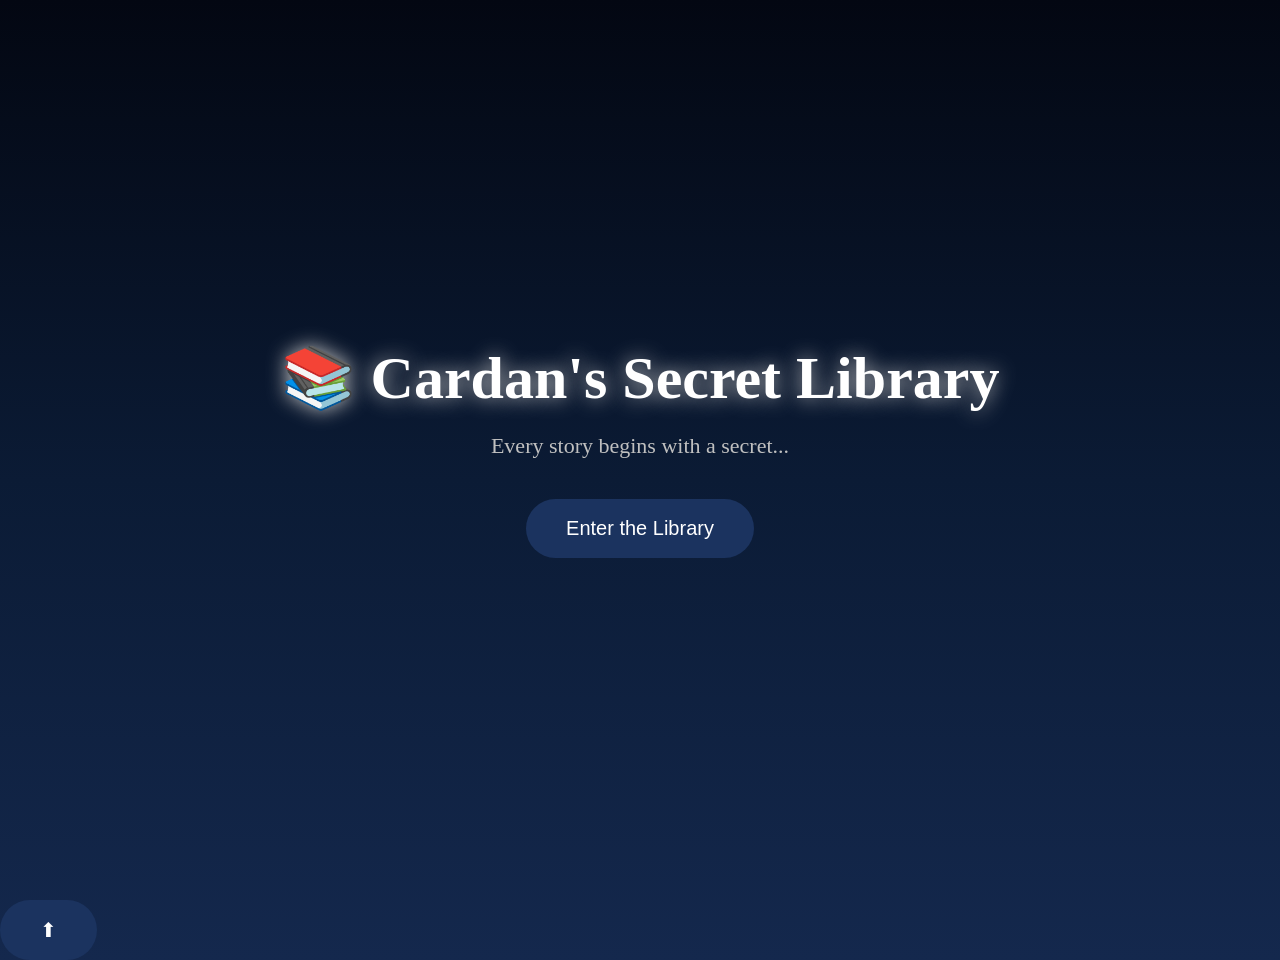
==== index.html @ af1340b7 "Update index.html" ====
<!DOCTYPE html>
<html lang="en">

<head>
    <meta charset="UTF-8">
    <meta name="viewport" content="width=device-width, initial-scale=1.0">
    <title>Cardan's Secret Library</title>

    <link rel="stylesheet" href="style.css">
</head>

<body>
<div id="stars"></div>
    <div id="welcome">

        <h1>📚 Cardan's Secret Library</h1>

        <p>
            Every story begins with a secret...
        </p>

        <button onclick="enterLibrary()">
            Enter the Library
        </button>

    </div>

    <div id="library">

        <h2>My Books</h2>

        <div class="books">

            <div class="book">
                <div class="cover">
                    The Forgotten Story
                </div>
            </div>

            <div class="book">
                <div class="cover">
                    The Last Page
                </div>
            </div>

            <div class="book">
                <div class="cover">
                    Secrets Between Stars
                </div>
            </div>

        </div>

    </div>

    <script src="script.js"></script>
<button id="topBtn" onclick="topFunction()">⬆</button>
</body>

</html>
---- style.css ----
*{
    margin:0;
    padding:0;
    box-sizing:border-box;
}

body{
    background:linear-gradient(180deg,#030712,#0b1b35,#14284d);
    color:white;
    font-family:Georgia,serif;
    overflow-x:hidden;
}

#welcome{
    height:100vh;
    display:flex;
    flex-direction:column;
    justify-content:center;
    align-items:center;
    text-align:center;
}

#welcome h1{
    font-size:60px;
    text-shadow:0 0 20px silver;
    margin-bottom:20px;
}

#welcome p{
    font-size:22px;
    color:silver;
    margin-bottom:40px;
}

button{
    padding:18px 40px;
    font-size:20px;
    border:none;
    border-radius:50px;
    cursor:pointer;
    background:#1b335f;
    color:white;
    transition:.4s;
}

button:hover{
    transform:scale(1.08);
    background:white;
    color:#0b1b35;
}

#library{
    display:none;
    padding:60px 20px;
    text-align:center;
}

#library h2{
    font-size:40px;
    margin-bottom:40px;
}

.books{
    display:flex;
    justify-content:center;
    gap:40px;
    flex-wrap:wrap;

}

.book{
    width:220px;
    height:320px;
    perspective:1000px;
}

.cover{
    width:100%;
    height:100%;
    background:linear-gradient(145deg,#102347
                               #stars{
    position:fixed;
    top:0;
    left:0;
    width:100%;
    height:100%;
    z-index:-1;
    overflow:hidden;
}

.star{
    position:absolute;
    width:3px;
    height:3px;
    background:white;
    border-radius:50%;
    animation:twinkle 2s infinite alternate;
}

@keyframes twinkle{

    from{
        opacity:.2;
        transform:scale(1);
    }

    to{
        opacity:1;
        transform:scale(1.8);
    }

}
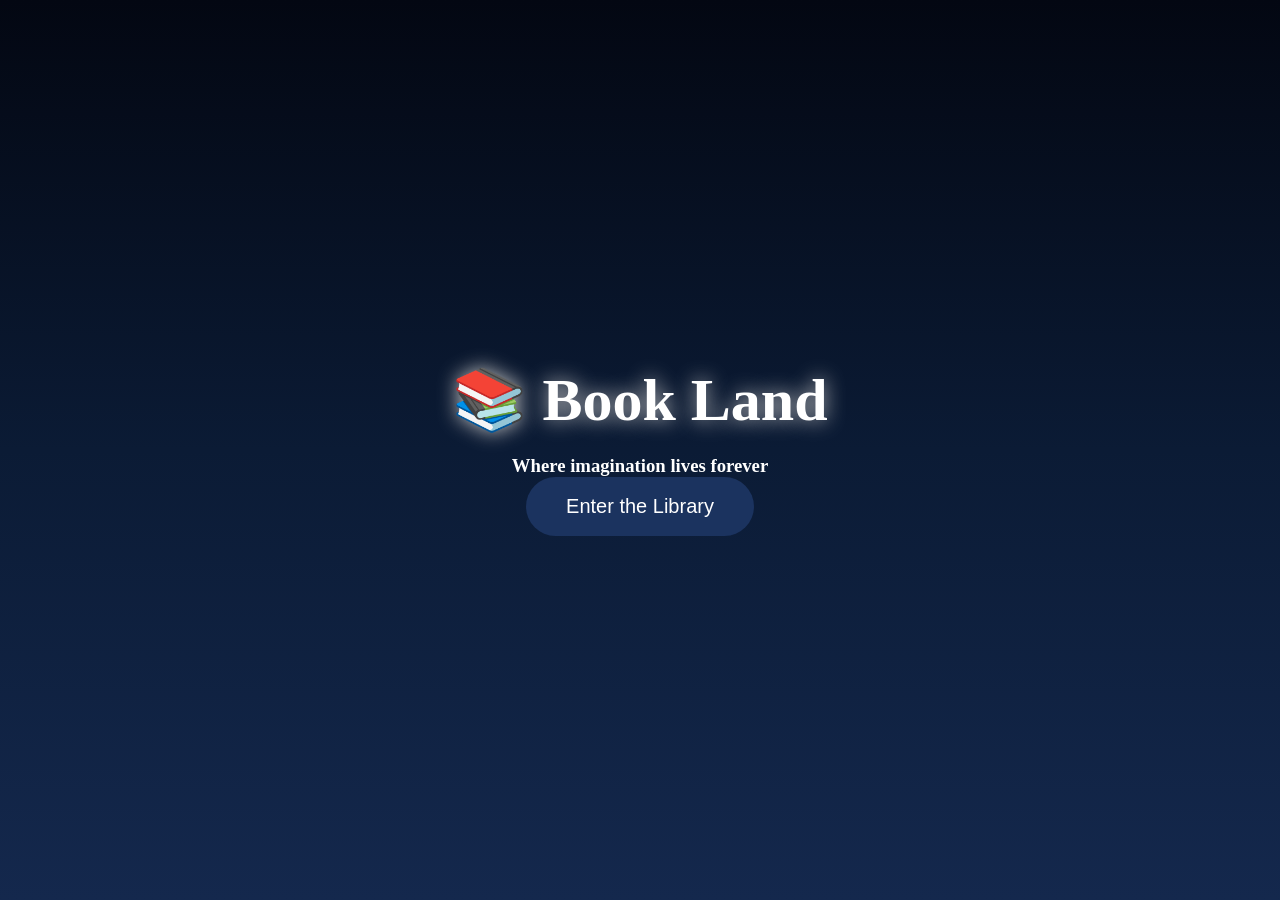
==== commit c5363b8e: "Update index.html" ====
--- a/index.html
+++ b/index.html
@@ -4,20 +4,20 @@
 <head>
     <meta charset="UTF-8">
     <meta name="viewport" content="width=device-width, initial-scale=1.0">
-    <title>Cardan's Secret Library</title>
+    <title>Book Land</title>
 
     <link rel="stylesheet" href="style.css">
 </head>
 
 <body>
-<div id="stars"></div>
+
+    <div id="stars"></div>
+
     <div id="welcome">
 
-        <h1>📚 Cardan's Secret Library</h1>
+        <h1>📚 Book Land</h1>
 
-        <p>
-            Every story begins with a secret...
-        </p>
+        <h3>Where imagination lives forever</h3>
 
         <button onclick="enterLibrary()">
             Enter the Library
@@ -27,7 +27,7 @@
 
     <div id="library">
 
-        <h2>My Books</h2>
+        <h2>📚 Our Collection</h2>
 
         <div class="books">
 
@@ -53,8 +53,10 @@
 
     </div>
 
+    <button id="topBtn" onclick="topFunction()">⬆</button>
+
     <script src="script.js"></script>
-<button id="topBtn" onclick="topFunction()">⬆</button>
+
 </body>
 
 </html>
--- a/style.css
+++ b/style.css
@@ -110,3 +110,40 @@
     }
 
 }
+#topBtn{
+
+    position:fixed;
+
+    bottom:25px;
+
+    right:25px;
+
+    display:none;
+
+    background:#1b335f;
+
+    color:white;
+
+    border:none;
+
+    width:55px;
+
+    height:55px;
+
+    border-radius:50%;
+
+    font-size:22px;
+
+    cursor:pointer;
+
+    box-shadow:0 0 15px rgba(255,255,255,.3);
+
+    transition:.3s;
+
+}
+
+#topBtn:hover{
+
+    transform:scale(1.1);
+
+}
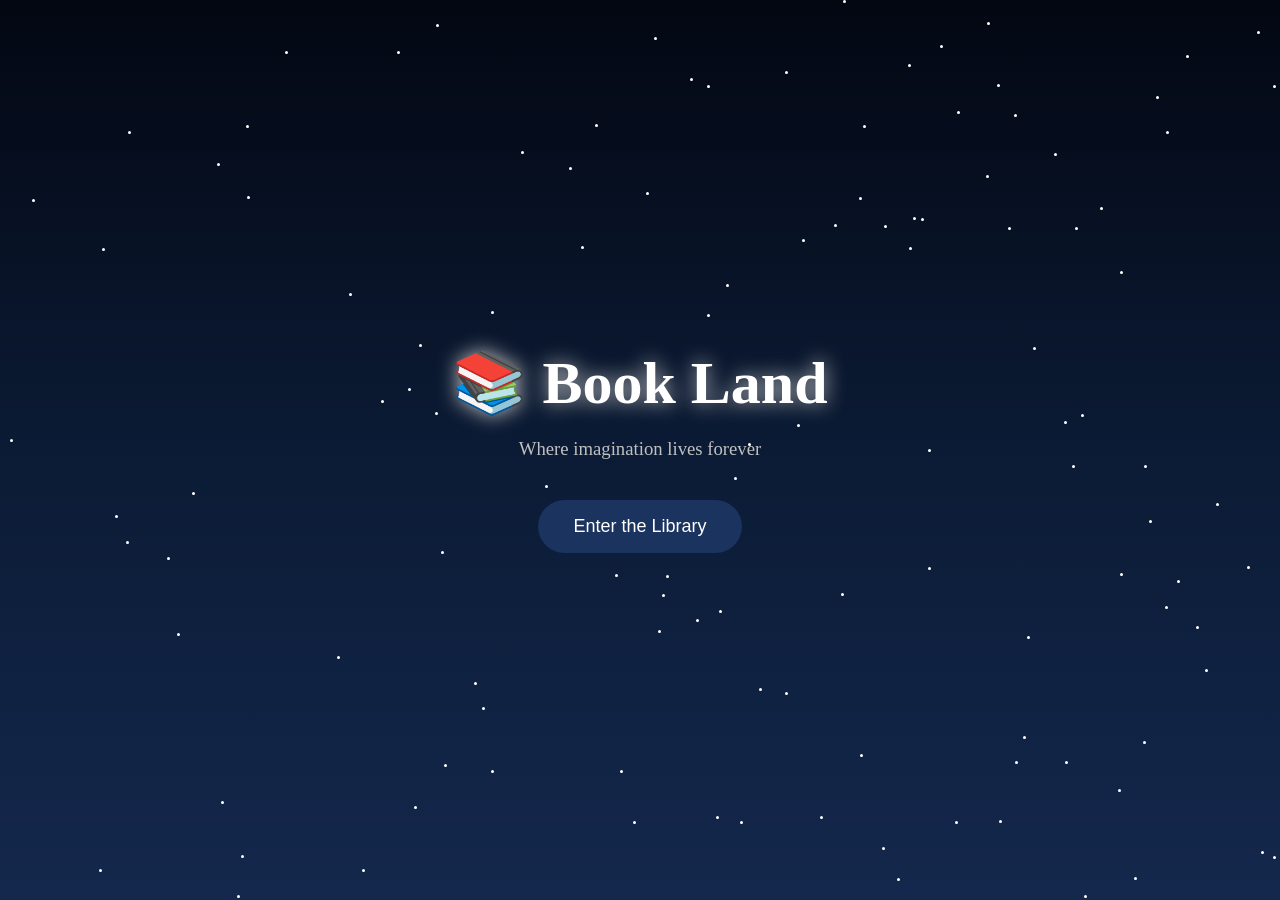
==== commit d85b59b1: "Update index.html" ====
--- a/index.html
+++ b/index.html
@@ -12,6 +12,9 @@
 <body>
 
     <div id="stars"></div>
+
+<div id="fog"></div>
+<div id="fog2"></div>
 
     <div id="welcome">
 
@@ -32,21 +35,23 @@
         <div class="books">
 
             <div class="book">
+
                 <div class="cover">
-                    The Forgotten Story
+
+                    <a href="my-beautiful-fire.html">
+
+    <img src="IMG_20260715_221524.jpg"
+         alt="My Beautiful Fire Cover"
+         class="book-cover">
+
+                    </a>
+
+                    <h3>My Beautiful Fire</h3>
+
+                    <p>Written by Raven & Shadow</p>
+
                 </div>
-            </div>
 
-            <div class="book">
-                <div class="cover">
-                    The Last Page
-                </div>
-            </div>
-
-            <div class="book">
-                <div class="cover">
-                    Secrets Between Stars
-                </div>
             </div>
 
         </div>
--- a/style.css
+++ b/style.css
@@ -10,6 +10,8 @@
     font-family:Georgia,serif;
     overflow-x:hidden;
 }
+
+/* Welcome */
 
 #welcome{
     height:100vh;
@@ -26,21 +28,21 @@
     margin-bottom:20px;
 }
 
-#welcome p{
-    font-size:22px;
+#welcome h3{
     color:silver;
+    font-weight:normal;
     margin-bottom:40px;
 }
 
 button{
-    padding:18px 40px;
-    font-size:20px;
+    padding:16px 35px;
+    font-size:18px;
     border:none;
     border-radius:50px;
     cursor:pointer;
     background:#1b335f;
     color:white;
-    transition:.4s;
+    transition:.3s;
 }
 
 button:hover{
@@ -48,6 +50,8 @@
     background:white;
     color:#0b1b35;
 }
+
+/* Library */
 
 #library{
     display:none;
@@ -63,29 +67,92 @@
 .books{
     display:flex;
     justify-content:center;
-    gap:40px;
-    flex-wrap:wrap;
-
 }
 
 .book{
-    width:220px;
-    height:320px;
-    perspective:1000px;
+    text-align:center;
 }
 
 .cover{
-    width:100%;
-    height:100%;
-    background:linear-gradient(145deg,#102347
-                               #stars{
+    background:rgba(255,255,255,.05);
+    padding:20px;
+    border-radius:20px;
+    box-shadow:0 0 25px rgba(255,255,255,.15);
+}
+
+/* Book Cover */
+
+.book-cover{
+    width:170px;
+    border-radius:12px;
+    display:block;
+    margin:auto;
+    box-shadow:0 0 20px rgba(255,255,255,.25);
+    transition:.4s;
+}
+
+.book-cover:hover{
+    transform:scale(1.05);
+}
+
+.cover h3{
+    margin-top:18px;
+    font-size:28px;
+}
+
+.cover p{
+    color:silver;
+    margin-top:10px;
+}
+
+/* Book Page */
+
+.book-page{
+    min-height:100vh;
+    padding:50px 20px;
+    text-align:center;
+}
+
+.book-page h1{
+    margin-top:25px;
+    font-size:42px;
+}
+
+.book-page h3{
+    color:silver;
+    margin-top:10px;
+    font-weight:normal;
+}
+
+.book-page p{
+    max-width:700px;
+    margin:25px auto;
+    line-height:1.8;
+}
+
+/* Back To Top */
+
+#topBtn{
+    position:fixed;
+    right:25px;
+    bottom:25px;
+    display:none;
+    width:55px;
+    height:55px;
+    border-radius:50%;
+    font-size:22px;
+}
+
+/* Stars */
+
+#stars{
     position:fixed;
     top:0;
     left:0;
     width:100%;
     height:100%;
+    pointer-events:none;
     z-index:-1;
-    overflow:hidden;
 }
 
 .star{
@@ -98,52 +165,11 @@
 }
 
 @keyframes twinkle{
-
     from{
         opacity:.2;
-        transform:scale(1);
     }
 
     to{
         opacity:1;
-        transform:scale(1.8);
     }
-
 }
-#topBtn{
-
-    position:fixed;
-
-    bottom:25px;
-
-    right:25px;
-
-    display:none;
-
-    background:#1b335f;
-
-    color:white;
-
-    border:none;
-
-    width:55px;
-
-    height:55px;
-
-    border-radius:50%;
-
-    font-size:22px;
-
-    cursor:pointer;
-
-    box-shadow:0 0 15px rgba(255,255,255,.3);
-
-    transition:.3s;
-
-}
-
-#topBtn:hover{
-
-    transform:scale(1.1);
-
-}
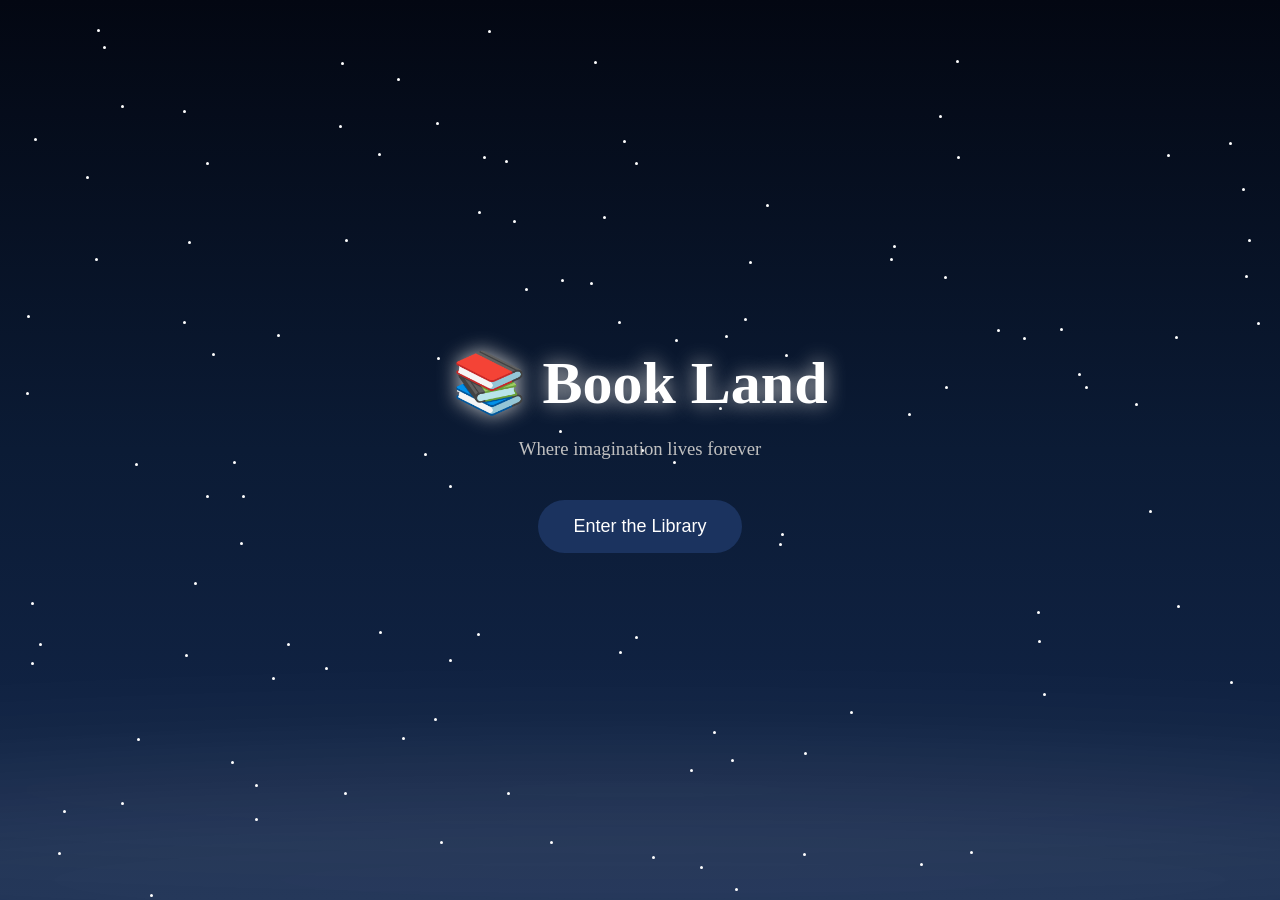
==== commit 341c6c0b: "Update index.html" ====
--- a/index.html
+++ b/index.html
@@ -32,7 +32,7 @@
 
         <h2>📚 Our Collection</h2>
 
-        <div class="books">
+        <div class="book" onclick="openBook()">
 
             <div class="book">
 
--- a/style.css
+++ b/style.css
@@ -173,3 +173,58 @@
         opacity:1;
     }
 }
+/* ===== FOG ===== */
+
+#fog,
+#fog2{
+    position:fixed;
+    left:-30%;
+    width:160%;
+    border-radius:50%;
+    pointer-events:none;
+    filter:blur(50px);
+}
+
+#fog{
+    bottom:-70px;
+    height:180px;
+    background:rgba(255,255,255,.08);
+    animation:fog1 20s ease-in-out infinite;
+    z-index:-2;
+}
+
+#fog2{
+    bottom:40px;
+    height:140px;
+    background:rgba(255,255,255,.04);
+    animation:fog2 35s ease-in-out infinite;
+    z-index:-3;
+}
+
+@keyframes fog1{
+    0%{
+        transform:translateX(-8%);
+    }
+
+    50%{
+        transform:translateX(8%);
+    }
+
+    100%{
+        transform:translateX(-8%);
+    }
+}
+
+@keyframes fog2{
+    0%{
+        transform:translateX(10%);
+    }
+
+    50%{
+        transform:translateX(-10%);
+    }
+
+    100%{
+        transform:translateX(10%);
+    }
+    }
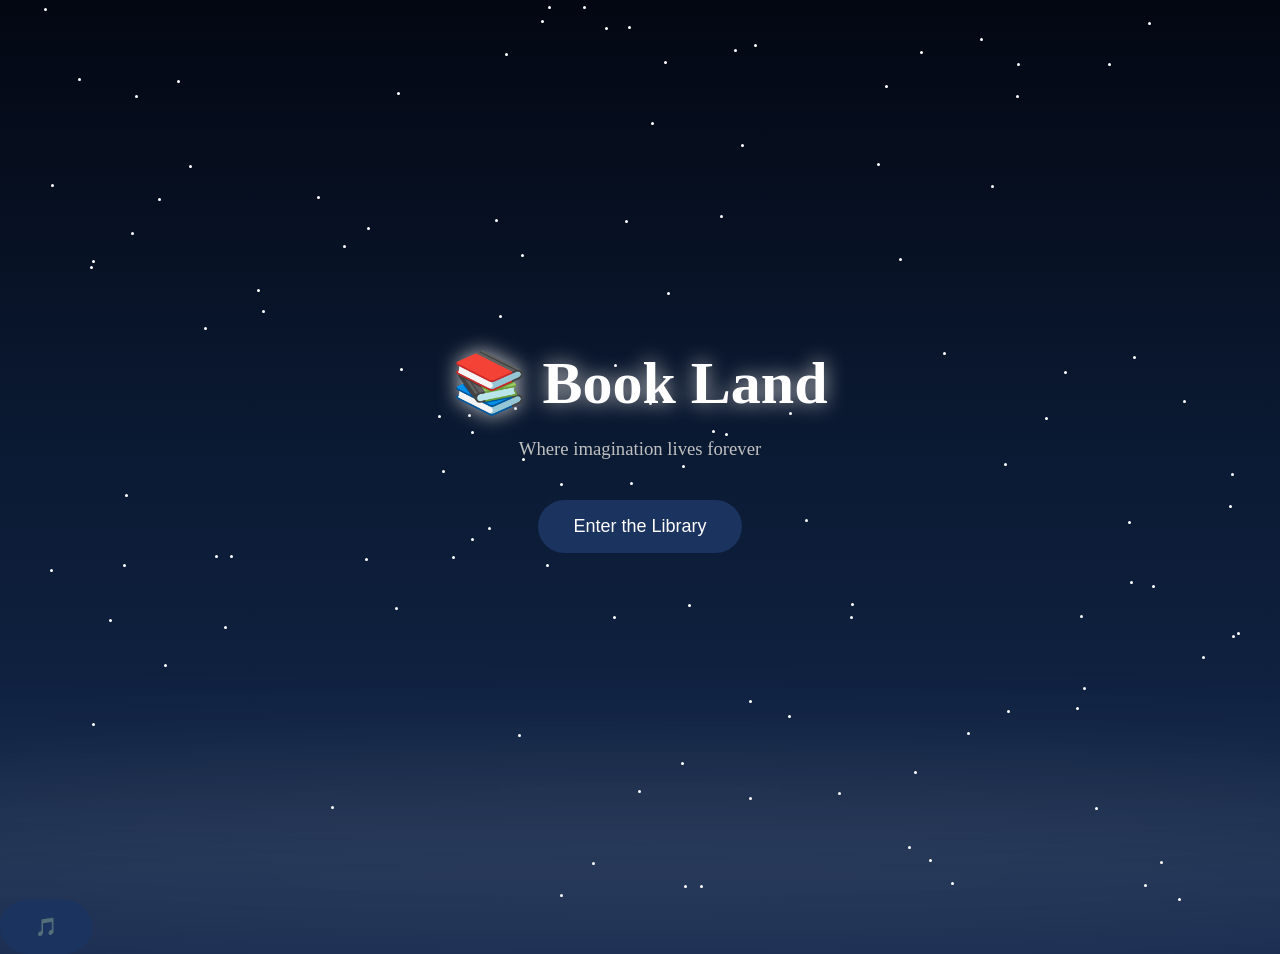
==== commit cfb2a319: "Update index.html" ====
--- a/index.html
+++ b/index.html
@@ -61,7 +61,11 @@
     <button id="topBtn" onclick="topFunction()">⬆</button>
 
     <script src="script.js"></script>
+<audio id="bgMusic" loop>
+    <source src="boys_will_be_bugs_l7fy.mp3" type="audio/mpeg">
+</audio>
 
+<button id="musicBtn" onclick="toggleMusic()">🎵</button>
 </body>
 
 </html>
